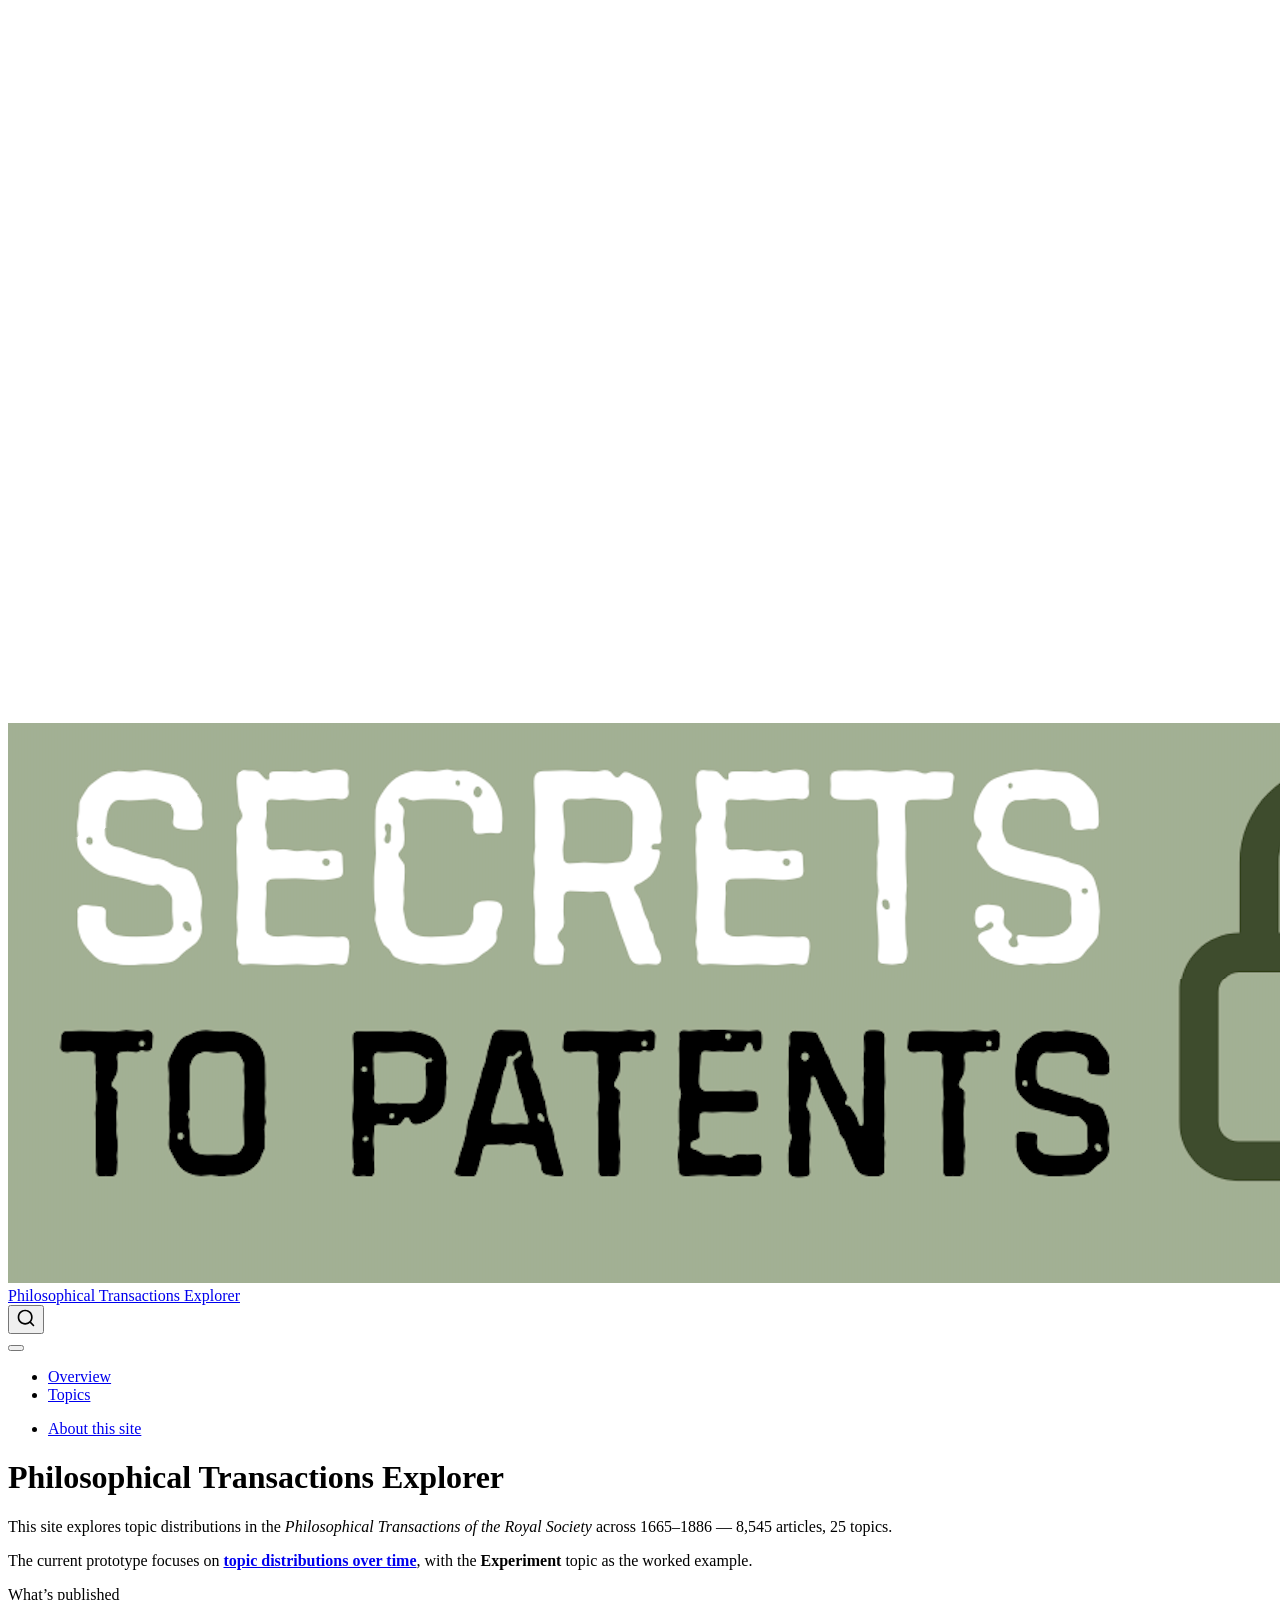
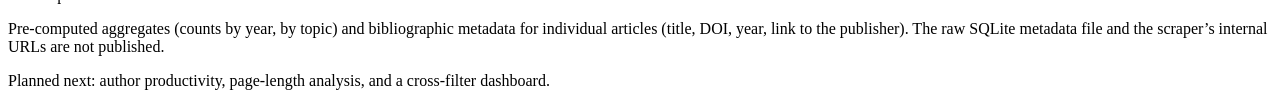
==== index.html @ 252b77ef "Built site for gh-pages" ====
<!DOCTYPE html>
<html xmlns="http://www.w3.org/1999/xhtml" lang="en" xml:lang="en"><head>

<meta charset="utf-8">
<meta name="generator" content="quarto-1.7.33">

<meta name="viewport" content="width=device-width, initial-scale=1.0, user-scalable=yes">


<title>Philosophical Transactions Explorer</title>
<style>
code{white-space: pre-wrap;}
span.smallcaps{font-variant: small-caps;}
div.columns{display: flex; gap: min(4vw, 1.5em);}
div.column{flex: auto; overflow-x: auto;}
div.hanging-indent{margin-left: 1.5em; text-indent: -1.5em;}
ul.task-list{list-style: none;}
ul.task-list li input[type="checkbox"] {
  width: 0.8em;
  margin: 0 0.8em 0.2em -1em; /* quarto-specific, see https://github.com/quarto-dev/quarto-cli/issues/4556 */ 
  vertical-align: middle;
}
</style>


<script src="site_libs/quarto-nav/quarto-nav.js"></script>
<script src="site_libs/quarto-nav/headroom.min.js"></script>
<script src="site_libs/clipboard/clipboard.min.js"></script>
<script src="site_libs/quarto-search/autocomplete.umd.js"></script>
<script src="site_libs/quarto-search/fuse.min.js"></script>
<script src="site_libs/quarto-search/quarto-search.js"></script>
<meta name="quarto:offset" content="./">
<script src="site_libs/quarto-html/quarto.js" type="module"></script>
<script src="site_libs/quarto-html/tabsets/tabsets.js" type="module"></script>
<script src="site_libs/quarto-html/popper.min.js"></script>
<script src="site_libs/quarto-html/tippy.umd.min.js"></script>
<script src="site_libs/quarto-html/anchor.min.js"></script>
<link href="site_libs/quarto-html/tippy.css" rel="stylesheet">
<link href="site_libs/quarto-html/quarto-syntax-highlighting-ea385d0e468b0dd5ea5bf0780b1290d9.css" rel="stylesheet" id="quarto-text-highlighting-styles">
<script src="site_libs/bootstrap/bootstrap.min.js"></script>
<link href="site_libs/bootstrap/bootstrap-icons.css" rel="stylesheet">
<link href="site_libs/bootstrap/bootstrap-c1fac2584b48ed01fb6e278e36375074.min.css" rel="stylesheet" append-hash="true" id="quarto-bootstrap" data-mode="light">
<script id="quarto-search-options" type="application/json">{
  "location": "navbar",
  "copy-button": false,
  "collapse-after": 3,
  "panel-placement": "end",
  "type": "overlay",
  "limit": 50,
  "keyboard-shortcut": [
    "f",
    "/",
    "s"
  ],
  "show-item-context": false,
  "language": {
    "search-no-results-text": "No results",
    "search-matching-documents-text": "matching documents",
    "search-copy-link-title": "Copy link to search",
    "search-hide-matches-text": "Hide additional matches",
    "search-more-match-text": "more match in this document",
    "search-more-matches-text": "more matches in this document",
    "search-clear-button-title": "Clear",
    "search-text-placeholder": "",
    "search-detached-cancel-button-title": "Cancel",
    "search-submit-button-title": "Submit",
    "search-label": "Search"
  }
}</script>


</head>

<body class="nav-fixed quarto-light">

<div id="quarto-search-results"></div>
  <header id="quarto-header" class="headroom fixed-top">
    <nav class="navbar navbar-expand-lg " data-bs-theme="dark">
      <div class="navbar-container container-fluid">
      <div class="navbar-brand-container mx-auto">
    <a href="https://secretstopatents.org/" class="navbar-brand navbar-brand-logo">
    <img src="./assets/SecToPat-logo.png" alt="" class="navbar-logo">
    </a>
    <a class="navbar-brand" href="https://secretstopatents.org/">
    <span class="navbar-title">Philosophical Transactions Explorer</span>
    </a>
  </div>
            <div id="quarto-search" class="" title="Search"></div>
          <button class="navbar-toggler" type="button" data-bs-toggle="collapse" data-bs-target="#navbarCollapse" aria-controls="navbarCollapse" role="menu" aria-expanded="false" aria-label="Toggle navigation" onclick="if (window.quartoToggleHeadroom) { window.quartoToggleHeadroom(); }">
  <span class="navbar-toggler-icon"></span>
</button>
          <div class="collapse navbar-collapse" id="navbarCollapse">
            <ul class="navbar-nav navbar-nav-scroll me-auto">
  <li class="nav-item">
    <a class="nav-link active" href="./index.html" aria-current="page"> 
<span class="menu-text">Overview</span></a>
  </li>  
  <li class="nav-item">
    <a class="nav-link" href="./topics.html"> 
<span class="menu-text">Topics</span></a>
  </li>  
</ul>
            <ul class="navbar-nav navbar-nav-scroll ms-auto">
  <li class="nav-item">
    <a class="nav-link" href="./about.html"> 
<span class="menu-text">About this site</span></a>
  </li>  
</ul>
          </div> <!-- /navcollapse -->
            <div class="quarto-navbar-tools">
</div>
      </div> <!-- /container-fluid -->
    </nav>
</header>
<!-- content -->
<div id="quarto-content" class="quarto-container page-columns page-rows-contents page-layout-article page-navbar">
<!-- sidebar -->
<!-- margin-sidebar -->
    <div id="quarto-margin-sidebar" class="sidebar margin-sidebar zindex-bottom">
        
    </div>
<!-- main -->
<main class="content" id="quarto-document-content">

<header id="title-block-header" class="quarto-title-block default">
<div class="quarto-title">
<h1 class="title">Philosophical Transactions Explorer</h1>
</div>



<div class="quarto-title-meta">

    
  
    
  </div>
  


</header>


<p>This site explores topic distributions in the <em>Philosophical Transactions of the Royal Society</em> across 1665–1886 — 8,545 articles, 25 topics.</p>
<p>The current prototype focuses on <strong><a href="./topics.html">topic distributions over time</a></strong>, with the <strong>Experiment</strong> topic as the worked example.</p>
<div class="callout callout-style-default callout-note callout-titled">
<div class="callout-header d-flex align-content-center">
<div class="callout-icon-container">
<i class="callout-icon"></i>
</div>
<div class="callout-title-container flex-fill">
What’s published
</div>
</div>
<div class="callout-body-container callout-body">
<p>Pre-computed aggregates (counts by year, by topic) and bibliographic metadata for individual articles (title, DOI, year, link to the publisher). The raw SQLite metadata file and the scraper’s internal URLs are not published.</p>
</div>
</div>
<div class="callout callout-style-simple callout-tip">
<div class="callout-body d-flex">
<div class="callout-icon-container">
<i class="callout-icon"></i>
</div>
<div class="callout-body-container">
<p>Planned next: author productivity, page-length analysis, and a cross-filter dashboard.</p>
</div>
</div>
</div>



</main> <!-- /main -->
<script id="quarto-html-after-body" type="application/javascript">
  window.document.addEventListener("DOMContentLoaded", function (event) {
    const icon = "";
    const anchorJS = new window.AnchorJS();
    anchorJS.options = {
      placement: 'right',
      icon: icon
    };
    anchorJS.add('.anchored');
    const isCodeAnnotation = (el) => {
      for (const clz of el.classList) {
        if (clz.startsWith('code-annotation-')) {                     
          return true;
        }
      }
      return false;
    }
    const onCopySuccess = function(e) {
      // button target
      const button = e.trigger;
      // don't keep focus
      button.blur();
      // flash "checked"
      button.classList.add('code-copy-button-checked');
      var currentTitle = button.getAttribute("title");
      button.setAttribute("title", "Copied!");
      let tooltip;
      if (window.bootstrap) {
        button.setAttribute("data-bs-toggle", "tooltip");
        button.setAttribute("data-bs-placement", "left");
        button.setAttribute("data-bs-title", "Copied!");
        tooltip = new bootstrap.Tooltip(button, 
          { trigger: "manual", 
            customClass: "code-copy-button-tooltip",
            offset: [0, -8]});
        tooltip.show();    
      }
      setTimeout(function() {
        if (tooltip) {
          tooltip.hide();
          button.removeAttribute("data-bs-title");
          button.removeAttribute("data-bs-toggle");
          button.removeAttribute("data-bs-placement");
        }
        button.setAttribute("title", currentTitle);
        button.classList.remove('code-copy-button-checked');
      }, 1000);
      // clear code selection
      e.clearSelection();
    }
    const getTextToCopy = function(trigger) {
        const codeEl = trigger.previousElementSibling.cloneNode(true);
        for (const childEl of codeEl.children) {
          if (isCodeAnnotation(childEl)) {
            childEl.remove();
          }
        }
        return codeEl.innerText;
    }
    const clipboard = new window.ClipboardJS('.code-copy-button:not([data-in-quarto-modal])', {
      text: getTextToCopy
    });
    clipboard.on('success', onCopySuccess);
    if (window.document.getElementById('quarto-embedded-source-code-modal')) {
      const clipboardModal = new window.ClipboardJS('.code-copy-button[data-in-quarto-modal]', {
        text: getTextToCopy,
        container: window.document.getElementById('quarto-embedded-source-code-modal')
      });
      clipboardModal.on('success', onCopySuccess);
    }
      var localhostRegex = new RegExp(/^(?:http|https):\/\/localhost\:?[0-9]*\//);
      var mailtoRegex = new RegExp(/^mailto:/);
        var filterRegex = new RegExp("https:\/\/DigitalHistory-Lund\.github\.io\/SecToPat-PhilTransExplorer\/");
      var isInternal = (href) => {
          return filterRegex.test(href) || localhostRegex.test(href) || mailtoRegex.test(href);
      }
      // Inspect non-navigation links and adorn them if external
     var links = window.document.querySelectorAll('a[href]:not(.nav-link):not(.navbar-brand):not(.toc-action):not(.sidebar-link):not(.sidebar-item-toggle):not(.pagination-link):not(.no-external):not([aria-hidden]):not(.dropdown-item):not(.quarto-navigation-tool):not(.about-link)');
      for (var i=0; i<links.length; i++) {
        const link = links[i];
        if (!isInternal(link.href)) {
          // undo the damage that might have been done by quarto-nav.js in the case of
          // links that we want to consider external
          if (link.dataset.originalHref !== undefined) {
            link.href = link.dataset.originalHref;
          }
        }
      }
    function tippyHover(el, contentFn, onTriggerFn, onUntriggerFn) {
      const config = {
        allowHTML: true,
        maxWidth: 500,
        delay: 100,
        arrow: false,
        appendTo: function(el) {
            return el.parentElement;
        },
        interactive: true,
        interactiveBorder: 10,
        theme: 'quarto',
        placement: 'bottom-start',
      };
      if (contentFn) {
        config.content = contentFn;
      }
      if (onTriggerFn) {
        config.onTrigger = onTriggerFn;
      }
      if (onUntriggerFn) {
        config.onUntrigger = onUntriggerFn;
      }
      window.tippy(el, config); 
    }
    const noterefs = window.document.querySelectorAll('a[role="doc-noteref"]');
    for (var i=0; i<noterefs.length; i++) {
      const ref = noterefs[i];
      tippyHover(ref, function() {
        // use id or data attribute instead here
        let href = ref.getAttribute('data-footnote-href') || ref.getAttribute('href');
        try { href = new URL(href).hash; } catch {}
        const id = href.replace(/^#\/?/, "");
        const note = window.document.getElementById(id);
        if (note) {
          return note.innerHTML;
        } else {
          return "";
        }
      });
    }
    const xrefs = window.document.querySelectorAll('a.quarto-xref');
    const processXRef = (id, note) => {
      // Strip column container classes
      const stripColumnClz = (el) => {
        el.classList.remove("page-full", "page-columns");
        if (el.children) {
          for (const child of el.children) {
            stripColumnClz(child);
          }
        }
      }
      stripColumnClz(note)
      if (id === null || id.startsWith('sec-')) {
        // Special case sections, only their first couple elements
        const container = document.createElement("div");
        if (note.children && note.children.length > 2) {
          container.appendChild(note.children[0].cloneNode(true));
          for (let i = 1; i < note.children.length; i++) {
            const child = note.children[i];
            if (child.tagName === "P" && child.innerText === "") {
              continue;
            } else {
              container.appendChild(child.cloneNode(true));
              break;
            }
          }
          if (window.Quarto?.typesetMath) {
            window.Quarto.typesetMath(container);
          }
          return container.innerHTML
        } else {
          if (window.Quarto?.typesetMath) {
            window.Quarto.typesetMath(note);
          }
          return note.innerHTML;
        }
      } else {
        // Remove any anchor links if they are present
        const anchorLink = note.querySelector('a.anchorjs-link');
        if (anchorLink) {
          anchorLink.remove();
        }
        if (window.Quarto?.typesetMath) {
          window.Quarto.typesetMath(note);
        }
        if (note.classList.contains("callout")) {
          return note.outerHTML;
        } else {
          return note.innerHTML;
        }
      }
    }
    for (var i=0; i<xrefs.length; i++) {
      const xref = xrefs[i];
      tippyHover(xref, undefined, function(instance) {
        instance.disable();
        let url = xref.getAttribute('href');
        let hash = undefined; 
        if (url.startsWith('#')) {
          hash = url;
        } else {
          try { hash = new URL(url).hash; } catch {}
        }
        if (hash) {
          const id = hash.replace(/^#\/?/, "");
          const note = window.document.getElementById(id);
          if (note !== null) {
            try {
              const html = processXRef(id, note.cloneNode(true));
              instance.setContent(html);
            } finally {
              instance.enable();
              instance.show();
            }
          } else {
            // See if we can fetch this
            fetch(url.split('#')[0])
            .then(res => res.text())
            .then(html => {
              const parser = new DOMParser();
              const htmlDoc = parser.parseFromString(html, "text/html");
              const note = htmlDoc.getElementById(id);
              if (note !== null) {
                const html = processXRef(id, note);
                instance.setContent(html);
              } 
            }).finally(() => {
              instance.enable();
              instance.show();
            });
          }
        } else {
          // See if we can fetch a full url (with no hash to target)
          // This is a special case and we should probably do some content thinning / targeting
          fetch(url)
          .then(res => res.text())
          .then(html => {
            const parser = new DOMParser();
            const htmlDoc = parser.parseFromString(html, "text/html");
            const note = htmlDoc.querySelector('main.content');
            if (note !== null) {
              // This should only happen for chapter cross references
              // (since there is no id in the URL)
              // remove the first header
              if (note.children.length > 0 && note.children[0].tagName === "HEADER") {
                note.children[0].remove();
              }
              const html = processXRef(null, note);
              instance.setContent(html);
            } 
          }).finally(() => {
            instance.enable();
            instance.show();
          });
        }
      }, function(instance) {
      });
    }
        let selectedAnnoteEl;
        const selectorForAnnotation = ( cell, annotation) => {
          let cellAttr = 'data-code-cell="' + cell + '"';
          let lineAttr = 'data-code-annotation="' +  annotation + '"';
          const selector = 'span[' + cellAttr + '][' + lineAttr + ']';
          return selector;
        }
        const selectCodeLines = (annoteEl) => {
          const doc = window.document;
          const targetCell = annoteEl.getAttribute("data-target-cell");
          const targetAnnotation = annoteEl.getAttribute("data-target-annotation");
          const annoteSpan = window.document.querySelector(selectorForAnnotation(targetCell, targetAnnotation));
          const lines = annoteSpan.getAttribute("data-code-lines").split(",");
          const lineIds = lines.map((line) => {
            return targetCell + "-" + line;
          })
          let top = null;
          let height = null;
          let parent = null;
          if (lineIds.length > 0) {
              //compute the position of the single el (top and bottom and make a div)
              const el = window.document.getElementById(lineIds[0]);
              top = el.offsetTop;
              height = el.offsetHeight;
              parent = el.parentElement.parentElement;
            if (lineIds.length > 1) {
              const lastEl = window.document.getElementById(lineIds[lineIds.length - 1]);
              const bottom = lastEl.offsetTop + lastEl.offsetHeight;
              height = bottom - top;
            }
            if (top !== null && height !== null && parent !== null) {
              // cook up a div (if necessary) and position it 
              let div = window.document.getElementById("code-annotation-line-highlight");
              if (div === null) {
                div = window.document.createElement("div");
                div.setAttribute("id", "code-annotation-line-highlight");
                div.style.position = 'absolute';
                parent.appendChild(div);
              }
              div.style.top = top - 2 + "px";
              div.style.height = height + 4 + "px";
              div.style.left = 0;
              let gutterDiv = window.document.getElementById("code-annotation-line-highlight-gutter");
              if (gutterDiv === null) {
                gutterDiv = window.document.createElement("div");
                gutterDiv.setAttribute("id", "code-annotation-line-highlight-gutter");
                gutterDiv.style.position = 'absolute';
                const codeCell = window.document.getElementById(targetCell);
                const gutter = codeCell.querySelector('.code-annotation-gutter');
                gutter.appendChild(gutterDiv);
              }
              gutterDiv.style.top = top - 2 + "px";
              gutterDiv.style.height = height + 4 + "px";
            }
            selectedAnnoteEl = annoteEl;
          }
        };
        const unselectCodeLines = () => {
          const elementsIds = ["code-annotation-line-highlight", "code-annotation-line-highlight-gutter"];
          elementsIds.forEach((elId) => {
            const div = window.document.getElementById(elId);
            if (div) {
              div.remove();
            }
          });
          selectedAnnoteEl = undefined;
        };
          // Handle positioning of the toggle
      window.addEventListener(
        "resize",
        throttle(() => {
          elRect = undefined;
          if (selectedAnnoteEl) {
            selectCodeLines(selectedAnnoteEl);
          }
        }, 10)
      );
      function throttle(fn, ms) {
      let throttle = false;
      let timer;
        return (...args) => {
          if(!throttle) { // first call gets through
              fn.apply(this, args);
              throttle = true;
          } else { // all the others get throttled
              if(timer) clearTimeout(timer); // cancel #2
              timer = setTimeout(() => {
                fn.apply(this, args);
                timer = throttle = false;
              }, ms);
          }
        };
      }
        // Attach click handler to the DT
        const annoteDls = window.document.querySelectorAll('dt[data-target-cell]');
        for (const annoteDlNode of annoteDls) {
          annoteDlNode.addEventListener('click', (event) => {
            const clickedEl = event.target;
            if (clickedEl !== selectedAnnoteEl) {
              unselectCodeLines();
              const activeEl = window.document.querySelector('dt[data-target-cell].code-annotation-active');
              if (activeEl) {
                activeEl.classList.remove('code-annotation-active');
              }
              selectCodeLines(clickedEl);
              clickedEl.classList.add('code-annotation-active');
            } else {
              // Unselect the line
              unselectCodeLines();
              clickedEl.classList.remove('code-annotation-active');
            }
          });
        }
    const findCites = (el) => {
      const parentEl = el.parentElement;
      if (parentEl) {
        const cites = parentEl.dataset.cites;
        if (cites) {
          return {
            el,
            cites: cites.split(' ')
          };
        } else {
          return findCites(el.parentElement)
        }
      } else {
        return undefined;
      }
    };
    var bibliorefs = window.document.querySelectorAll('a[role="doc-biblioref"]');
    for (var i=0; i<bibliorefs.length; i++) {
      const ref = bibliorefs[i];
      const citeInfo = findCites(ref);
      if (citeInfo) {
        tippyHover(citeInfo.el, function() {
          var popup = window.document.createElement('div');
          citeInfo.cites.forEach(function(cite) {
            var citeDiv = window.document.createElement('div');
            citeDiv.classList.add('hanging-indent');
            citeDiv.classList.add('csl-entry');
            var biblioDiv = window.document.getElementById('ref-' + cite);
            if (biblioDiv) {
              citeDiv.innerHTML = biblioDiv.innerHTML;
            }
            popup.appendChild(citeDiv);
          });
          return popup.innerHTML;
        });
      }
    }
  });
  </script>
</div> <!-- /content -->




</body></html>
---- site_libs/quarto-html/tippy.css ----
.tippy-box[data-animation=fade][data-state=hidden]{opacity:0}[data-tippy-root]{max-width:calc(100vw - 10px)}.tippy-box{position:relative;background-color:#333;color:#fff;border-radius:4px;font-size:14px;line-height:1.4;white-space:normal;outline:0;transition-property:transform,visibility,opacity}.tippy-box[data-placement^=top]>.tippy-arrow{bottom:0}.tippy-box[data-placement^=top]>.tippy-arrow:before{bottom:-7px;left:0;border-width:8px 8px 0;border-top-color:initial;transform-origin:center top}.tippy-box[data-placement^=bottom]>.tippy-arrow{top:0}.tippy-box[data-placement^=bottom]>.tippy-arrow:before{top:-7px;left:0;border-width:0 8px 8px;border-bottom-color:initial;transform-origin:center bottom}.tippy-box[data-placement^=left]>.tippy-arrow{right:0}.tippy-box[data-placement^=left]>.tippy-arrow:before{border-width:8px 0 8px 8px;border-left-color:initial;right:-7px;transform-origin:center left}.tippy-box[data-placement^=right]>.tippy-arrow{left:0}.tippy-box[data-placement^=right]>.tippy-arrow:before{left:-7px;border-width:8px 8px 8px 0;border-right-color:initial;transform-origin:center right}.tippy-box[data-inertia][data-state=visible]{transition-timing-function:cubic-bezier(.54,1.5,.38,1.11)}.tippy-arrow{width:16px;height:16px;color:#333}.tippy-arrow:before{content:"";position:absolute;border-color:transparent;border-style:solid}.tippy-content{position:relative;padding:5px 9px;z-index:1}
---- site_libs/quarto-html/quarto-syntax-highlighting-ea385d0e468b0dd5ea5bf0780b1290d9.css ----
/* quarto syntax highlight colors */
:root {
  --quarto-hl-ot-color: #003B4F;
  --quarto-hl-at-color: #657422;
  --quarto-hl-ss-color: #20794D;
  --quarto-hl-an-color: #5E5E5E;
  --quarto-hl-fu-color: #4758AB;
  --quarto-hl-st-color: #20794D;
  --quarto-hl-cf-color: #003B4F;
  --quarto-hl-op-color: #5E5E5E;
  --quarto-hl-er-color: #AD0000;
  --quarto-hl-bn-color: #AD0000;
  --quarto-hl-al-color: #AD0000;
  --quarto-hl-va-color: #111111;
  --quarto-hl-bu-color: inherit;
  --quarto-hl-ex-color: inherit;
  --quarto-hl-pp-color: #AD0000;
  --quarto-hl-in-color: #5E5E5E;
  --quarto-hl-vs-color: #20794D;
  --quarto-hl-wa-color: #5E5E5E;
  --quarto-hl-do-color: #5E5E5E;
  --quarto-hl-im-color: #00769E;
  --quarto-hl-ch-color: #20794D;
  --quarto-hl-dt-color: #AD0000;
  --quarto-hl-fl-color: #AD0000;
  --quarto-hl-co-color: #5E5E5E;
  --quarto-hl-cv-color: #5E5E5E;
  --quarto-hl-cn-color: #8f5902;
  --quarto-hl-sc-color: #5E5E5E;
  --quarto-hl-dv-color: #AD0000;
  --quarto-hl-kw-color: #003B4F;
}

/* other quarto variables */
:root {
  --quarto-font-monospace: SFMono-Regular, Menlo, Monaco, Consolas, "Liberation Mono", "Courier New", monospace;
}

/* syntax highlight based on Pandoc's rules */
pre > code.sourceCode > span {
  color: #003B4F;
}

code.sourceCode > span {
  color: #003B4F;
}

div.sourceCode,
div.sourceCode pre.sourceCode {
  color: #003B4F;
}

/* Normal */
code span {
  color: #003B4F;
}

/* Alert */
code span.al {
  color: #AD0000;
  font-style: inherit;
}

/* Annotation */
code span.an {
  color: #5E5E5E;
  font-style: inherit;
}

/* Attribute */
code span.at {
  color: #657422;
  font-style: inherit;
}

/* BaseN */
code span.bn {
  color: #AD0000;
  font-style: inherit;
}

/* BuiltIn */
code span.bu {
  font-style: inherit;
}

/* ControlFlow */
code span.cf {
  color: #003B4F;
  font-weight: bold;
  font-style: inherit;
}

/* Char */
code span.ch {
  color: #20794D;
  font-style: inherit;
}

/* Constant */
code span.cn {
  color: #8f5902;
  font-style: inherit;
}

/* Comment */
code span.co {
  color: #5E5E5E;
  font-style: inherit;
}

/* CommentVar */
code span.cv {
  color: #5E5E5E;
  font-style: italic;
}

/* Documentation */
code span.do {
  color: #5E5E5E;
  font-style: italic;
}

/* DataType */
code span.dt {
  color: #AD0000;
  font-style: inherit;
}

/* DecVal */
code span.dv {
  color: #AD0000;
  font-style: inherit;
}

/* Error */
code span.er {
  color: #AD0000;
  font-style: inherit;
}

/* Extension */
code span.ex {
  font-style: inherit;
}

/* Float */
code span.fl {
  color: #AD0000;
  font-style: inherit;
}

/* Function */
code span.fu {
  color: #4758AB;
  font-style: inherit;
}

/* Import */
code span.im {
  color: #00769E;
  font-style: inherit;
}

/* Information */
code span.in {
  color: #5E5E5E;
  font-style: inherit;
}

/* Keyword */
code span.kw {
  color: #003B4F;
  font-weight: bold;
  font-style: inherit;
}

/* Operator */
code span.op {
  color: #5E5E5E;
  font-style: inherit;
}

/* Other */
code span.ot {
  color: #003B4F;
  font-style: inherit;
}

/* Preprocessor */
code span.pp {
  color: #AD0000;
  font-style: inherit;
}

/* SpecialChar */
code span.sc {
  color: #5E5E5E;
  font-style: inherit;
}

/* SpecialString */
code span.ss {
  color: #20794D;
  font-style: inherit;
}

/* String */
code span.st {
  color: #20794D;
  font-style: inherit;
}

/* Variable */
code span.va {
  color: #111111;
  font-style: inherit;
}

/* VerbatimString */
code span.vs {
  color: #20794D;
  font-style: inherit;
}

/* Warning */
code span.wa {
  color: #5E5E5E;
  font-style: italic;
}

.prevent-inlining {
  content: "</";
}

/*# sourceMappingURL=538754cbb4183396a2435bcb80637e05.css.map */
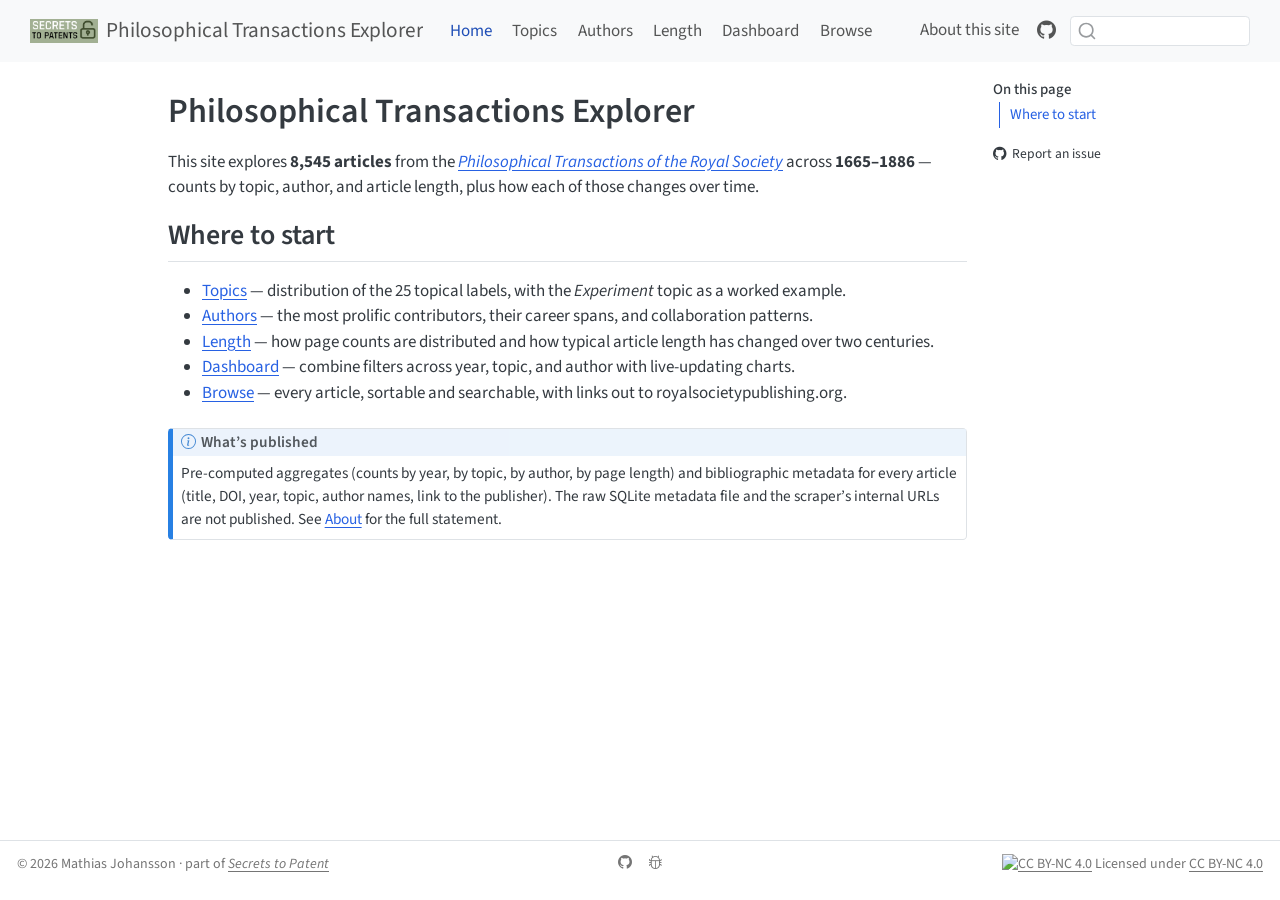
==== commit 23089a2d: "Built site for gh-pages" ====
--- a/index.html
+++ b/index.html
@@ -39,20 +39,19 @@
 <link href="site_libs/quarto-html/quarto-syntax-highlighting-ea385d0e468b0dd5ea5bf0780b1290d9.css" rel="stylesheet" id="quarto-text-highlighting-styles">
 <script src="site_libs/bootstrap/bootstrap.min.js"></script>
 <link href="site_libs/bootstrap/bootstrap-icons.css" rel="stylesheet">
-<link href="site_libs/bootstrap/bootstrap-c1fac2584b48ed01fb6e278e36375074.min.css" rel="stylesheet" append-hash="true" id="quarto-bootstrap" data-mode="light">
+<link href="site_libs/bootstrap/bootstrap-41e0ff560f2b951fdd800b8836ec4c58.min.css" rel="stylesheet" append-hash="true" id="quarto-bootstrap" data-mode="light">
 <script id="quarto-search-options" type="application/json">{
   "location": "navbar",
   "copy-button": false,
   "collapse-after": 3,
   "panel-placement": "end",
-  "type": "overlay",
+  "type": "textbox",
   "limit": 50,
   "keyboard-shortcut": [
     "f",
     "/",
     "s"
   ],
-  "show-item-context": false,
   "language": {
     "search-no-results-text": "No results",
     "search-matching-documents-text": "matching documents",
@@ -93,17 +92,38 @@
             <ul class="navbar-nav navbar-nav-scroll me-auto">
   <li class="nav-item">
     <a class="nav-link active" href="./index.html" aria-current="page"> 
-<span class="menu-text">Overview</span></a>
+<span class="menu-text">Home</span></a>
   </li>  
   <li class="nav-item">
     <a class="nav-link" href="./topics.html"> 
 <span class="menu-text">Topics</span></a>
+  </li>  
+  <li class="nav-item">
+    <a class="nav-link" href="./authors.html"> 
+<span class="menu-text">Authors</span></a>
+  </li>  
+  <li class="nav-item">
+    <a class="nav-link" href="./length.html"> 
+<span class="menu-text">Length</span></a>
+  </li>  
+  <li class="nav-item">
+    <a class="nav-link" href="./dashboard.html"> 
+<span class="menu-text">Dashboard</span></a>
+  </li>  
+  <li class="nav-item">
+    <a class="nav-link" href="./browse.html"> 
+<span class="menu-text">Browse</span></a>
   </li>  
 </ul>
             <ul class="navbar-nav navbar-nav-scroll ms-auto">
   <li class="nav-item">
     <a class="nav-link" href="./about.html"> 
 <span class="menu-text">About this site</span></a>
+  </li>  
+  <li class="nav-item compact">
+    <a class="nav-link" href="https://github.com/DigitalHistory-Lund/SecToPat-PhilTransExplorer"> <i class="bi bi-github" role="img" aria-label="Source on GitHub">
+</i> 
+<span class="menu-text"></span></a>
   </li>  
 </ul>
           </div> <!-- /navcollapse -->
@@ -116,8 +136,14 @@
 <div id="quarto-content" class="quarto-container page-columns page-rows-contents page-layout-article page-navbar">
 <!-- sidebar -->
 <!-- margin-sidebar -->
-    <div id="quarto-margin-sidebar" class="sidebar margin-sidebar zindex-bottom">
-        
+    <div id="quarto-margin-sidebar" class="sidebar margin-sidebar">
+        <nav id="TOC" role="doc-toc" class="toc-active">
+    <h2 id="toc-title">On this page</h2>
+   
+  <ul>
+  <li><a href="#where-to-start" id="toc-where-to-start" class="nav-link active" data-scroll-target="#where-to-start">Where to start</a></li>
+  </ul>
+<div class="toc-actions"><ul><li><a href="https://github.com/DigitalHistory-Lund/SecToPat-PhilTransExplorer/issues/new" class="toc-action"><i class="bi bi-github"></i>Report an issue</a></li></ul></div></nav>
     </div>
 <!-- main -->
 <main class="content" id="quarto-document-content">
@@ -141,8 +167,16 @@
 </header>
 
 
-<p>This site explores topic distributions in the <em>Philosophical Transactions of the Royal Society</em> across 1665–1886 — 8,545 articles, 25 topics.</p>
-<p>The current prototype focuses on <strong><a href="./topics.html">topic distributions over time</a></strong>, with the <strong>Experiment</strong> topic as the worked example.</p>
+<p>This site explores <strong>8,545 articles</strong> from the <a href="https://royalsocietypublishing.org/rstl"><em>Philosophical Transactions of the Royal Society</em></a> across <strong>1665–1886</strong> — counts by topic, author, and article length, plus how each of those changes over time.</p>
+<section id="where-to-start" class="level2">
+<h2 class="anchored" data-anchor-id="where-to-start">Where to start</h2>
+<ul>
+<li><strong><a href="./topics.html">Topics</a></strong> — distribution of the 25 topical labels, with the <em>Experiment</em> topic as a worked example.</li>
+<li><strong><a href="./authors.html">Authors</a></strong> — the most prolific contributors, their career spans, and collaboration patterns.</li>
+<li><strong><a href="./length.html">Length</a></strong> — how page counts are distributed and how typical article length has changed over two centuries.</li>
+<li><strong><a href="./dashboard.html">Dashboard</a></strong> — combine filters across year, topic, and author with live-updating charts.</li>
+<li><strong><a href="./browse.html">Browse</a></strong> — every article, sortable and searchable, with links out to royalsocietypublishing.org.</li>
+</ul>
 <div class="callout callout-style-default callout-note callout-titled">
 <div class="callout-header d-flex align-content-center">
 <div class="callout-icon-container">
@@ -153,21 +187,12 @@
 </div>
 </div>
 <div class="callout-body-container callout-body">
-<p>Pre-computed aggregates (counts by year, by topic) and bibliographic metadata for individual articles (title, DOI, year, link to the publisher). The raw SQLite metadata file and the scraper’s internal URLs are not published.</p>
-</div>
-</div>
-<div class="callout callout-style-simple callout-tip">
-<div class="callout-body d-flex">
-<div class="callout-icon-container">
-<i class="callout-icon"></i>
-</div>
-<div class="callout-body-container">
-<p>Planned next: author productivity, page-length analysis, and a cross-filter dashboard.</p>
-</div>
-</div>
-</div>
-
-
+<p>Pre-computed aggregates (counts by year, by topic, by author, by page length) and bibliographic metadata for every article (title, DOI, year, topic, author names, link to the publisher). The raw SQLite metadata file and the scraper’s internal URLs are not published. See <a href="./about.html">About</a> for the full statement.</p>
+</div>
+</div>
+
+
+</section>
 
 </main> <!-- /main -->
 <script id="quarto-html-after-body" type="application/javascript">
@@ -242,7 +267,7 @@
     }
       var localhostRegex = new RegExp(/^(?:http|https):\/\/localhost\:?[0-9]*\//);
       var mailtoRegex = new RegExp(/^mailto:/);
-        var filterRegex = new RegExp("https:\/\/DigitalHistory-Lund\.github\.io\/SecToPat-PhilTransExplorer\/");
+        var filterRegex = new RegExp("https:\/\/digitalhistory-lund\.github\.io\/SecToPat-PhilTransExplorer\/");
       var isInternal = (href) => {
           return filterRegex.test(href) || localhostRegex.test(href) || mailtoRegex.test(href);
       }
@@ -570,6 +595,32 @@
   });
   </script>
 </div> <!-- /content -->
+<footer class="footer">
+  <div class="nav-footer">
+    <div class="nav-footer-left">
+<p>© 2026 Mathias Johansson · part of <a href="https://secretstopatents.org/"><em>Secrets to Patent</em></a></p>
+</div>   
+    <div class="nav-footer-center">
+      <ul class="footer-items list-unstyled">
+    <li class="nav-item compact">
+    <a class="nav-link" href="https://github.com/DigitalHistory-Lund/SecToPat-PhilTransExplorer">
+      <i class="bi bi-github" role="img" aria-label="Source on GitHub">
+</i> 
+    </a>
+  </li>  
+    <li class="nav-item compact">
+    <a class="nav-link" href="https://github.com/DigitalHistory-Lund/SecToPat-PhilTransExplorer/issues">
+      <i class="bi bi-bug" role="img" aria-label="Report an issue">
+</i> 
+    </a>
+  </li>  
+</ul>
+    <div class="toc-actions d-sm-block d-md-none"><ul><li><a href="https://github.com/DigitalHistory-Lund/SecToPat-PhilTransExplorer/issues/new" class="toc-action"><i class="bi bi-github"></i>Report an issue</a></li></ul></div></div>
+    <div class="nav-footer-right">
+<p><a href="https://creativecommons.org/licenses/by-nc/4.0/"><img src="https://licensebuttons.net/l/by-nc/4.0/80x15.png" class="img-fluid" alt="CC BY-NC 4.0"></a> Licensed under <a href="https://creativecommons.org/licenses/by-nc/4.0/">CC BY-NC 4.0</a></p>
+</div>
+  </div>
+</footer>
 
 
 
